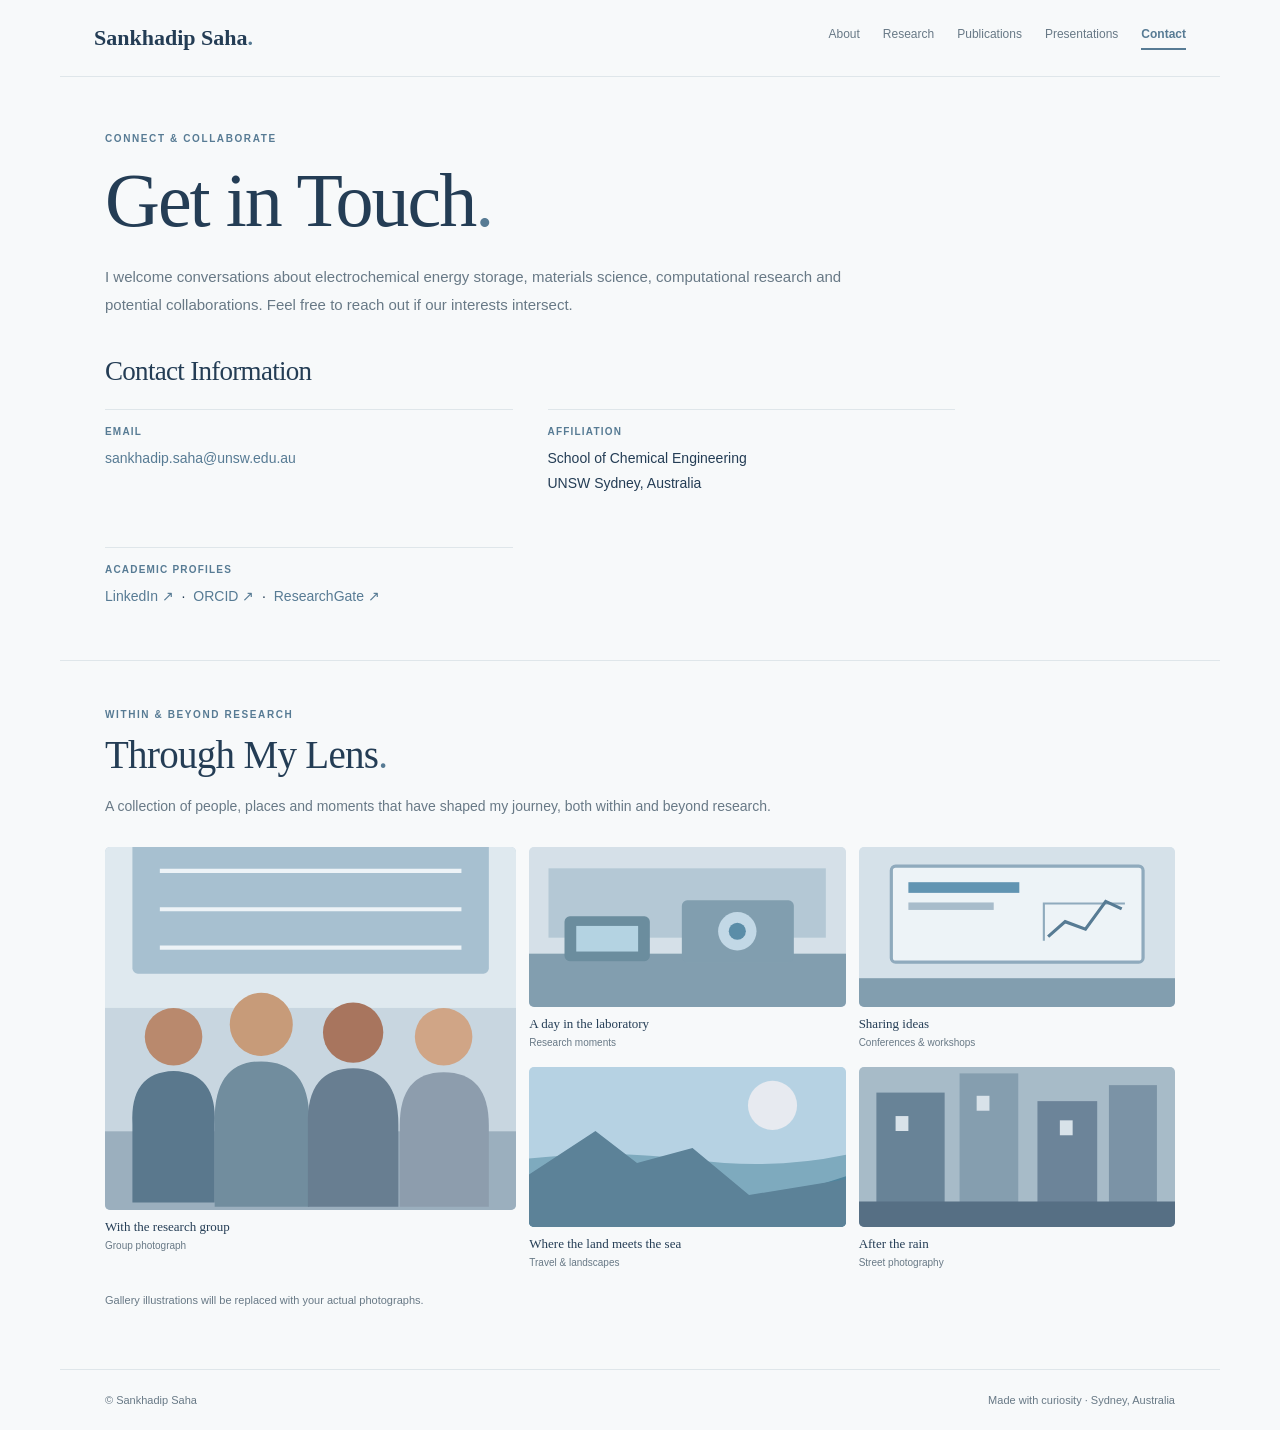
==== contact.html @ 9171c5ea "Add files via upload" ====
<!doctype html><html lang="en"><head><meta charset="utf-8"><meta name="viewport" content="width=device-width,initial-scale=1"><meta name="description" content="Sankhadip Saha — electrochemical energy storage researcher at UNSW Sydney"><title>Contact | Sankhadip Saha</title><link rel="stylesheet" href="style.css"></head><body><header class="nav"><a class="brand" href="index.html">Sankhadip Saha<span class="dot">.</span></a><nav class="links" aria-label="Main navigation"><a class="" href="index.html">About</a><a class="" href="research.html">Research</a><a class="" href="papers.html">Publications</a><a class="" href="presentations.html">Presentations</a><a class="active" href="contact.html">Contact</a></nav></header><main><div class="wrap" style="padding-bottom:35px"><div class="eyebrow">Connect &amp; collaborate</div><h1>Get in Touch<span class="dot">.</span></h1><p class="lead">I welcome conversations about electrochemical energy storage, materials science, computational research and potential collaborations. Feel free to reach out if our interests intersect.</p><h2 style="font-size:27px;margin-top:37px">Contact Information</h2><div class="contact-grid"><div class="contact-item"><div class="contact-label">EMAIL</div><div class="contact-value"><a href="mailto:sankhadip.saha@unsw.edu.au">sankhadip.saha@unsw.edu.au</a></div></div><div class="contact-item"><div class="contact-label">AFFILIATION</div><div class="contact-value">School of Chemical Engineering<br>UNSW Sydney, Australia</div></div><div class="contact-item"><div class="contact-label">ACADEMIC PROFILES</div><div class="contact-value"><a href="https://www.linkedin.com/in/sankhadip-saha/" target="_blank" rel="noopener noreferrer">LinkedIn ↗</a> &nbsp;·&nbsp; <a href="https://orcid.org/0009-0006-6393-3942" target="_blank" rel="noopener noreferrer">ORCID ↗</a> &nbsp;·&nbsp; <a href="https://www.researchgate.net/profile/Sankhadip-Saha" target="_blank" rel="noopener noreferrer">ResearchGate ↗</a></div></div></div></div><div class="section"><div class="eyebrow">Within &amp; beyond research</div><h2>Through My Lens<span class="dot">.</span></h2><p>A collection of people, places and moments that have shaped my journey, both within and beyond research.</p><div class="gallery"><div class="photo-card"><button class="photo-button" aria-label="View With the research group"><svg viewBox="0 0 300 330" preserveAspectRatio="xMidYMid slice"><rect width="300" height="330" fill="#C8D6E0"/><rect width="300" height="150" fill="#DFE9EF"/><rect x="20" y="20" width="260" height="105" rx="4" fill="#A7C0D0"/><g stroke="#EDF3F7" stroke-width="3"><path d="M40 50H260M40 78H260M40 106H260"/></g><rect y="240" width="300" height="90" fill="#9BAFBE"/><g><circle cx="50" cy="171" r="21" fill="#b9896d"/><path d="M20 235Q18 197 50 196Q82 197 80 235V292H20Z" fill="#5A788D"/><circle cx="114" cy="162" r="23" fill="#c79b79"/><path d="M80 234Q79 189 114 189Q150 189 149 234V295H80Z" fill="#718D9E"/><circle cx="181" cy="168" r="22" fill="#a8755e"/><path d="M148 235Q147 194 181 194Q214 194 214 235V295H148Z" fill="#687E91"/><circle cx="247" cy="171" r="21" fill="#d0a586"/><path d="M215 236Q215 197 247 197Q280 197 280 236V295H215Z" fill="#8D9DAD"/></g></svg></button><div class="photo-title">With the research group</div><div class="photo-type">Group photograph</div></div><div class="photo-card"><button class="photo-button" aria-label="View A day in the laboratory"><svg viewBox="0 0 300 150" preserveAspectRatio="xMidYMid slice"><rect width="300" height="150" fill="#D5E0E8"/><rect x="20" y="20" width="260" height="65" fill="#B4C8D5"/><rect y="100" width="300" height="50" fill="#829EAF"/><rect x="35" y="65" width="80" height="42" rx="5" fill="#6B8D9E"/><rect x="46" y="74" width="58" height="24" fill="#B4D3E2"/><rect x="145" y="50" width="105" height="58" rx="5" fill="#819EAF"/><circle cx="197" cy="79" r="18" fill="#C2D8E6"/><circle cx="197" cy="79" r="8" fill="#5B8DA8"/></svg></button><div class="photo-title">A day in the laboratory</div><div class="photo-type">Research moments</div></div><div class="photo-card"><button class="photo-button" aria-label="View Sharing ideas"><svg viewBox="0 0 300 150" preserveAspectRatio="xMidYMid slice"><rect width="300" height="150" fill="#D5E1E9"/><rect x="32" y="18" width="236" height="90" rx="4" fill="#EDF3F7" stroke="#8FAABD" stroke-width="3"/><rect x="48" y="33" width="104" height="10" fill="#6194B2"/><rect x="48" y="52" width="80" height="7" fill="#A8BCCB"/><path d="M175 88V53H251" stroke="#8FAABD" stroke-width="2" fill="none"/><path d="M179 84L195 70L214 77L233 51L248 58" stroke="#577B94" stroke-width="3" fill="none"/><rect y="123" width="300" height="27" fill="#829EAF"/></svg></button><div class="photo-title">Sharing ideas</div><div class="photo-type">Conferences &amp; workshops</div></div><div class="photo-card"><button class="photo-button" aria-label="View Where the land meets the sea"><svg viewBox="0 0 300 150" preserveAspectRatio="xMidYMid slice"><rect width="300" height="150" fill="#B6D2E3"/><circle cx="230" cy="36" r="23" fill="#E7EAF0"/><path d="M0 86Q80 77 155 87T300 82V150H0" fill="#7EAABE"/><path d="M0 117Q75 95 140 115T300 102V150H0" fill="#4F859E"/><path d="M0 102L64 60L103 90L155 76L208 120L300 105V150H0" fill="#5C8298"/></svg></button><div class="photo-title">Where the land meets the sea</div><div class="photo-type">Travel &amp; landscapes</div></div><div class="photo-card"><button class="photo-button" aria-label="View After the rain"><svg viewBox="0 0 300 150" preserveAspectRatio="xMidYMid slice"><rect width="300" height="150" fill="#A7BBC8"/><rect x="18" y="24" width="64" height="110" fill="#688397"/><rect x="96" y="6" width="55" height="130" fill="#859EAF"/><rect x="169" y="32" width="56" height="102" fill="#6C8499"/><rect x="236" y="17" width="45" height="117" fill="#7B93A6"/><path d="M0 126H300V150H0" fill="#566F84"/><g fill="#D8E2E9"><rect x="36" y="46" width="12" height="14"/><rect x="112" y="27" width="12" height="14"/><rect x="190" y="50" width="12" height="14"/></g></svg></button><div class="photo-title">After the rain</div><div class="photo-type">Street photography</div></div></div><p class="note">Gallery illustrations will be replaced with your actual photographs.</p></div><div class="lightbox" role="dialog" aria-modal="true" aria-label="Photo viewer"><div class="lightbox-inner"><button class="close-lightbox" aria-label="Close">×</button><div class="lightbox-image"></div><div class="lightbox-caption"></div><div class="lightbox-type"></div></div></div></main><footer class="footer"><span>© Sankhadip Saha</span><span>Made with curiosity · Sydney, Australia</span></footer><script src="script.js" defer></script></body></html>
---- style.css ----
*{box-sizing:border-box}html{scroll-behavior:smooth}body{margin:0;background:#F7F9FA;color:#243D55;font:13px Arial,sans-serif}a{color:#577B94;text-decoration:none}a:hover{text-decoration:underline}button{font:inherit;cursor:pointer}.nav{max-width:1160px;margin:auto;display:flex;align-items:center;justify-content:space-between;gap:16px;padding:25px 34px;border-bottom:1px solid #DFE6EA}.brand{font:700 22px Georgia,serif;color:#243D55;white-space:nowrap}.dot{color:#577B94}.links{display:flex;gap:23px;flex-wrap:wrap}.links a{font-size:12px;color:#687986;padding-bottom:7px}.links a.active{color:#577B94;font-weight:bold;border-bottom:2px solid #577B94}.wrap{max-width:1160px;margin:auto;padding:56px 45px}.section{border-top:1px solid #DFE6EA;max-width:1160px;margin:auto;padding:48px 45px}.eyebrow{font:700 10px Arial,sans-serif;letter-spacing:1.6px;text-transform:uppercase;color:#577B94}h1,h2,h3,h4{font-family:Georgia,serif;font-weight:400}h1{font-size:clamp(45px,6vw,76px);letter-spacing:-2px;line-height:1.08;margin:15px 0 22px}h2{font-size:clamp(28px,3.6vw,39px);letter-spacing:-.7px;margin:12px 0 17px}h3{font-size:24px;margin:12px 0}p{font-size:14px;line-height:1.85;color:#687986}.lead{font-size:15px;max-width:760px}.hero{display:grid;grid-template-columns:1.45fr .9fr;gap:40px;align-items:center}.fixed-word{font:italic 26px Georgia,serif;color:#577B94}.rotating-slot{height:46px;overflow:hidden;margin-bottom:15px}.rotating-word{font:italic 26px/1.5 Georgia,serif;color:#577B94;animation:slide .55s ease}@keyframes slide{from{opacity:0;transform:translateY(12px)}to{opacity:1;transform:none}}.actions{display:flex;gap:10px;flex-wrap:wrap;margin-top:25px}.btn{display:inline-block;border:1px solid #DFE6EA;border-radius:4px;padding:12px 17px;color:#243D55;font-size:12px}.btn.primary{background:#284D69;color:white;border-color:#284D69}.portrait{height:355px;background:linear-gradient(145deg,#dce6ed,#9db8c9);border-radius:8px 75px 8px 8px;position:relative;overflow:hidden}.portrait svg{width:100%;height:100%}.portrait-label{position:absolute;bottom:14px;left:14px;background:#ffffffc8;color:#243D55;padding:8px 11px;border-radius:3px;font-size:11px}.quote-section{padding:30px 45px 35px;border-top:1px solid #DFE6EA;background:#F3F6F8}.quote-inner{max-width:720px;margin:auto;text-align:center}.quote-mark{font:48px/.85 Georgia,serif;color:#577B94}.quote-text{font:italic 21px/1.6 Georgia,serif;color:#243D55;margin:5px 0 12px}.quote-by{font-size:11px;color:#687986}.quote-rule{height:2px;width:40px;background:#577B94;margin:0 auto 14px}.journey{display:grid;grid-template-columns:repeat(3,minmax(0,1fr));gap:15px;margin-top:25px}.jcard,.ecard{display:block;text-align:left;border:1px solid #DFE6EA;border-radius:6px;padding:23px;background:#F7F9FA;color:#243D55;transition:border-color .2s,transform .2s;min-width:0;width:100%}.jcard:hover,.ecard:hover{border-color:#577B94;transform:translateY(-3px)}.jcard[aria-expanded=true],.ecard[aria-expanded=true]{border-color:#577B94}.year{font-size:11px;font-weight:700;color:#577B94}.school{font:22px Georgia,serif;margin:13px 0 8px}.degree{font-size:12px;color:#687986;line-height:1.65}.more{display:none;border-top:1px solid #DFE6EA;margin-top:14px;padding-top:13px;font-size:12px;line-height:1.85;color:#687986}.jcard[aria-expanded=true]>.more,.ecard[aria-expanded=true]>.more{display:block}.experience-group{padding:26px 0 30px;border-top:1px solid #DFE6EA}.experience-head{display:flex;justify-content:space-between;align-items:baseline;gap:10px;margin-bottom:18px}.experience-head h3{margin:0}.count{font-size:11px;color:#687986}.ecards{display:grid;grid-template-columns:repeat(2,minmax(0,1fr));gap:15px}.ecard-logo{height:67px;display:flex;align-items:center;margin-bottom:14px}.logo-word{font:700 23px Georgia,serif;color:#577B94}.role{font-size:12px;line-height:1.6;font-weight:700;color:#577B94}.location{font-size:11px;color:#687986;margin-top:5px}.hint{font-size:11px;color:#577B94;margin-top:15px}.chips{display:flex;flex-wrap:wrap;gap:8px;margin-top:24px}.chip{border:1px solid #DFE6EA;border-radius:20px;padding:8px 12px;font-size:11px;color:#577B94}.research-unit{padding:38px 0;border-top:1px solid #DFE6EA}.research-grid{display:grid;grid-template-columns:1.15fr 1fr;gap:30px;align-items:center}.research-number{font-size:11px;font-weight:700;letter-spacing:1px;color:#577B94}.research-visual{height:240px;border:1px solid #DFE6EA;border-radius:6px;background:#EDF2F5;overflow:hidden}.research-visual svg{width:100%;height:100%}.keywords{font-size:12px;color:#577B94;line-height:1.8;margin:13px 0}.expand{border:0;background:none;color:#577B94;font-size:12px;font-weight:700;padding:9px 0}.studies{display:none;border-top:1px dashed #DFE6EA;margin-top:20px;padding-top:10px}.studies.open{display:block}.study{display:grid;grid-template-columns:1.2fr .75fr;gap:22px;padding:20px 0;border-bottom:1px solid #DFE6EA}.study h4{font-size:21px;margin:0 0 8px}.study p{font-size:13px;margin:0 0 9px}.study-figure{min-height:130px;background:#EDF2F5;border-radius:5px;display:flex;align-items:center;justify-content:center}.study-figure svg{width:90%;max-height:145px}.year-heading{font:30px Georgia,serif;border-bottom:1px solid #DFE6EA;padding:24px 0 14px;margin:0 0 20px}.switch-row{display:flex;justify-content:space-between;align-items:center;gap:12px;margin:24px 0 10px}.switch button{border:1px solid #DFE6EA;background:transparent;color:#687986;padding:8px 14px;font-size:11px;border-radius:3px}.switch button.active{background:#284D69;border-color:#284D69;color:white}.paper-grid{display:grid;grid-template-columns:repeat(2,minmax(0,1fr));gap:27px}.paper-card{min-width:0;padding-bottom:20px}.paper-image{height:170px;background:#EDF2F5;border:1px solid #DFE6EA;border-radius:5px;overflow:hidden}.paper-image svg{width:100%;height:100%}.paper-meta{font-size:10px;letter-spacing:.7px;font-weight:700;color:#577B94;margin-top:16px}.paper-title{font:21px/1.35 Georgia,serif;margin:10px 0}.authors{font-size:12px;color:#687986;line-height:1.7}.paper-actions{display:flex;gap:16px;flex-wrap:wrap;margin-top:14px}.paper-actions button{border:0;background:none;color:#577B94;font-size:11px;font-weight:700;padding:0}.paper-actions a{font-size:11px;font-weight:700}.abstract{display:none;margin-top:15px;padding:14px;border-left:2px solid #577B94;background:#EDF2F5;font-size:12px;line-height:1.8;color:#687986}.abstract.open{display:block}.paper-grid.list{grid-template-columns:1fr}.paper-grid.list .paper-card{display:grid;grid-template-columns:220px 1fr;gap:22px;border-bottom:1px solid #DFE6EA}.present-grid{display:grid;grid-template-columns:repeat(3,minmax(0,1fr));gap:30px 24px;margin-top:25px}.presentation{border-top:1px solid #DFE6EA;padding-top:18px;transition:transform .2s}.presentation:hover{transform:translateY(-3px)}.presentation .type{font-size:10px;color:#687986;text-transform:uppercase;letter-spacing:1px}.presentation .ptitle{font:20px/1.4 Georgia,serif;color:#577B94;margin:12px 0}.presentation .details{font-size:12px;line-height:1.9;color:#687986}.contact-grid{display:grid;grid-template-columns:1fr 1fr;gap:35px;max-width:850px;margin-top:22px}.contact-item{border-top:1px solid #DFE6EA;padding:16px 0}.contact-label{font-size:10px;font-weight:700;letter-spacing:1.2px;color:#577B94;margin-bottom:9px}.contact-value{font-size:14px;line-height:1.8}.gallery{display:grid;grid-template-columns:1.3fr 1fr 1fr;gap:19px 13px;margin-top:27px}.photo-card:first-child{grid-row:span 2}.photo-button{display:block;width:100%;padding:0;border:0;border-radius:5px;overflow:hidden;background:#EDF2F5}.photo-button svg{display:block;width:100%;height:160px;transition:transform .3s}.photo-card:first-child .photo-button svg{height:363px}.photo-button:hover svg{transform:scale(1.04)}.photo-title{font:13px Georgia,serif;margin-top:9px}.photo-type{font-size:10px;color:#687986;margin-top:5px}.lightbox{display:none;position:fixed;inset:0;background:#101d2bef;z-index:1000;align-items:center;justify-content:center;padding:28px}.lightbox.open{display:flex}.lightbox-inner{width:min(730px,100%);position:relative;text-align:center;color:white}.lightbox-inner svg{width:100%;height:auto;max-height:65vh;border-radius:6px}.close-lightbox{position:absolute;top:-38px;right:0;background:none;border:0;color:white;font-size:28px}.lightbox-caption{font:17px Georgia,serif;margin-top:13px}.lightbox-type{font-size:11px;color:#c3d1dc;margin-top:6px}.footer{max-width:1160px;margin:auto;padding:24px 45px;border-top:1px solid #DFE6EA;display:flex;justify-content:space-between;gap:10px;font-size:11px;color:#687986}.note{font-size:11px;color:#687986;margin-top:22px}@media(max-width:760px){.nav{padding:18px;flex-direction:column;align-items:flex-start;gap:12px}.links{gap:14px}.links a{font-size:11px}.wrap,.section{padding:34px 22px}.hero,.research-grid{grid-template-columns:1fr}.portrait{height:280px;max-width:370px}.journey{grid-template-columns:1fr}.present-grid{grid-template-columns:repeat(2,minmax(0,1fr))}.quote-section{padding:28px 22px}}@media(max-width:520px){.ecards,.contact-grid,.paper-grid,.study{grid-template-columns:1fr}.paper-grid.list .paper-card{grid-template-columns:1fr}.present-grid{grid-template-columns:1fr}.gallery{grid-template-columns:1fr 1fr}.photo-card:first-child{grid-column:span 2;grid-row:auto}.photo-card:first-child .photo-button svg{height:240px}.footer{padding:20px 22px;flex-direction:column}}
/* Institution logos on About page: preserve original card layout and expansion. */
.ecard-logo .institution-logo{max-height:64px;max-width:190px;width:auto;height:auto;object-fit:contain;object-position:left center;display:block}
.ecard-logo .institution-logo[hidden],.ecard-logo .logo-fallback[hidden]{display:none!important}
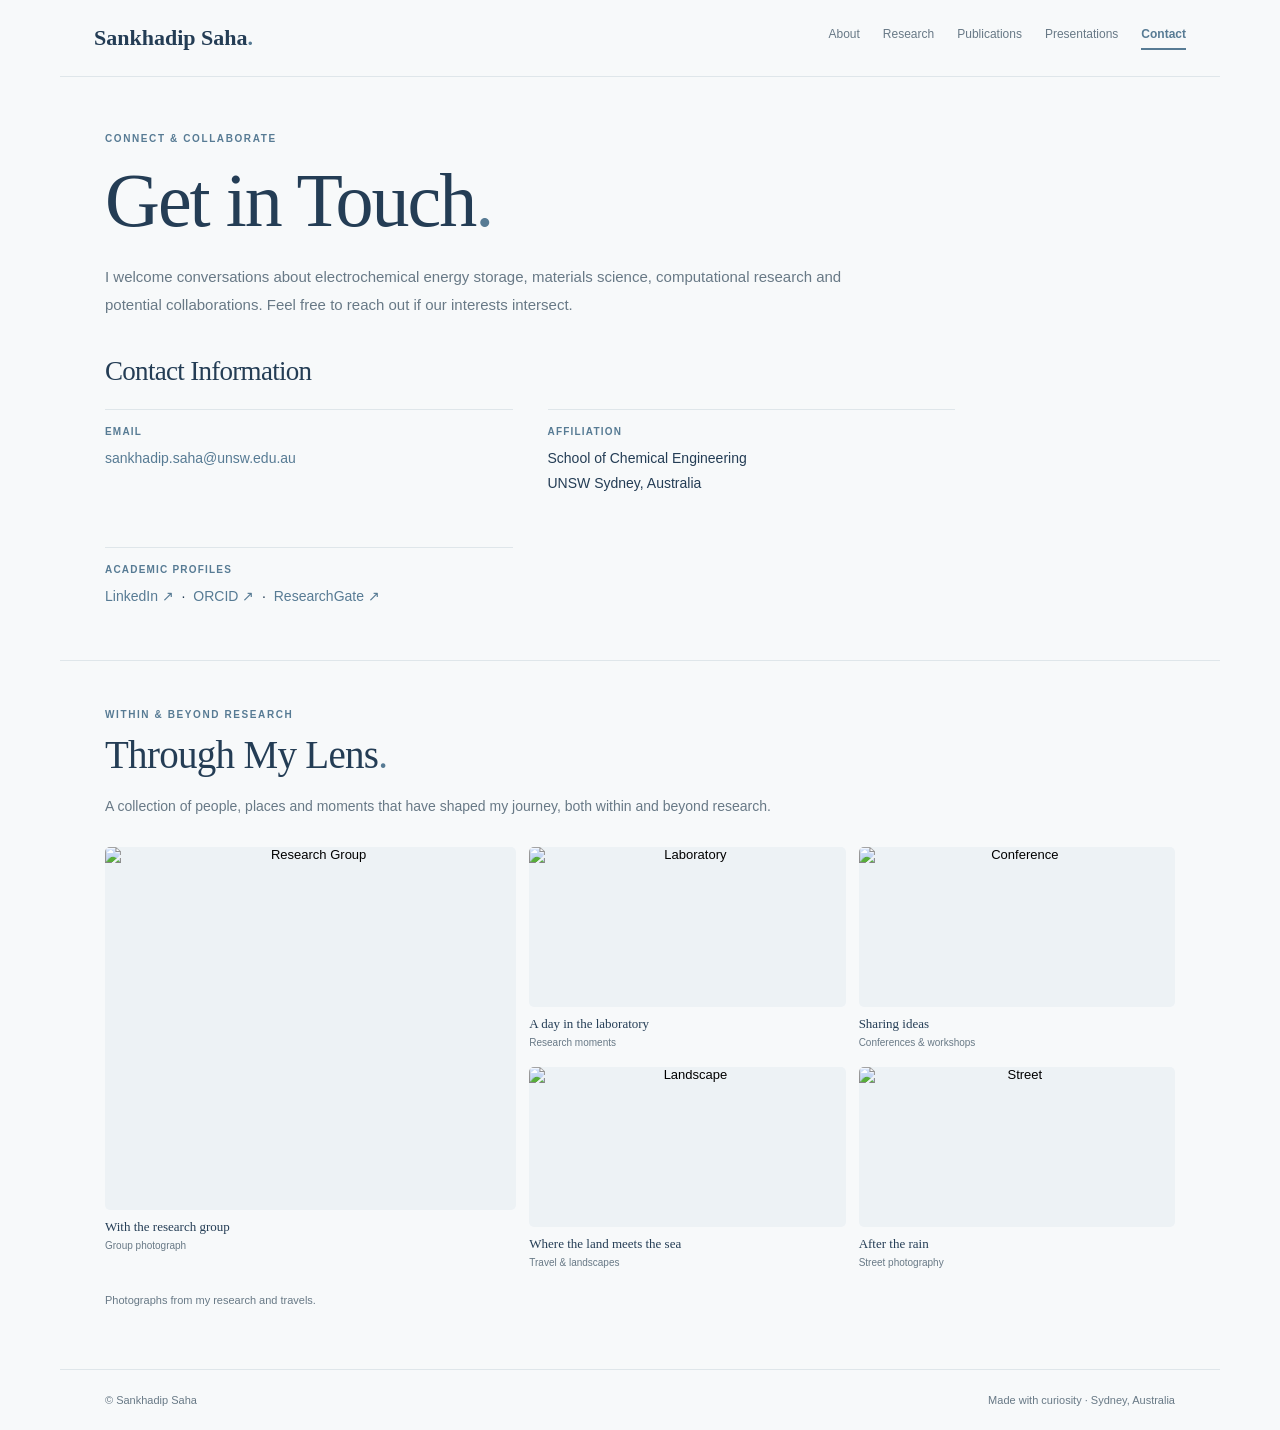
==== commit 69e91afd: "Add files via upload" ====
--- a/contact.html
+++ b/contact.html
@@ -1 +1 @@
-<!doctype html><html lang="en"><head><meta charset="utf-8"><meta name="viewport" content="width=device-width,initial-scale=1"><meta name="description" content="Sankhadip Saha — electrochemical energy storage researcher at UNSW Sydney"><title>Contact | Sankhadip Saha</title><link rel="stylesheet" href="style.css"></head><body><header class="nav"><a class="brand" href="index.html">Sankhadip Saha<span class="dot">.</span></a><nav class="links" aria-label="Main navigation"><a class="" href="index.html">About</a><a class="" href="research.html">Research</a><a class="" href="papers.html">Publications</a><a class="" href="presentations.html">Presentations</a><a class="active" href="contact.html">Contact</a></nav></header><main><div class="wrap" style="padding-bottom:35px"><div class="eyebrow">Connect &amp; collaborate</div><h1>Get in Touch<span class="dot">.</span></h1><p class="lead">I welcome conversations about electrochemical energy storage, materials science, computational research and potential collaborations. Feel free to reach out if our interests intersect.</p><h2 style="font-size:27px;margin-top:37px">Contact Information</h2><div class="contact-grid"><div class="contact-item"><div class="contact-label">EMAIL</div><div class="contact-value"><a href="mailto:sankhadip.saha@unsw.edu.au">sankhadip.saha@unsw.edu.au</a></div></div><div class="contact-item"><div class="contact-label">AFFILIATION</div><div class="contact-value">School of Chemical Engineering<br>UNSW Sydney, Australia</div></div><div class="contact-item"><div class="contact-label">ACADEMIC PROFILES</div><div class="contact-value"><a href="https://www.linkedin.com/in/sankhadip-saha/" target="_blank" rel="noopener noreferrer">LinkedIn ↗</a> &nbsp;·&nbsp; <a href="https://orcid.org/0009-0006-6393-3942" target="_blank" rel="noopener noreferrer">ORCID ↗</a> &nbsp;·&nbsp; <a href="https://www.researchgate.net/profile/Sankhadip-Saha" target="_blank" rel="noopener noreferrer">ResearchGate ↗</a></div></div></div></div><div class="section"><div class="eyebrow">Within &amp; beyond research</div><h2>Through My Lens<span class="dot">.</span></h2><p>A collection of people, places and moments that have shaped my journey, both within and beyond research.</p><div class="gallery"><div class="photo-card"><button class="photo-button" aria-label="View With the research group"><svg viewBox="0 0 300 330" preserveAspectRatio="xMidYMid slice"><rect width="300" height="330" fill="#C8D6E0"/><rect width="300" height="150" fill="#DFE9EF"/><rect x="20" y="20" width="260" height="105" rx="4" fill="#A7C0D0"/><g stroke="#EDF3F7" stroke-width="3"><path d="M40 50H260M40 78H260M40 106H260"/></g><rect y="240" width="300" height="90" fill="#9BAFBE"/><g><circle cx="50" cy="171" r="21" fill="#b9896d"/><path d="M20 235Q18 197 50 196Q82 197 80 235V292H20Z" fill="#5A788D"/><circle cx="114" cy="162" r="23" fill="#c79b79"/><path d="M80 234Q79 189 114 189Q150 189 149 234V295H80Z" fill="#718D9E"/><circle cx="181" cy="168" r="22" fill="#a8755e"/><path d="M148 235Q147 194 181 194Q214 194 214 235V295H148Z" fill="#687E91"/><circle cx="247" cy="171" r="21" fill="#d0a586"/><path d="M215 236Q215 197 247 197Q280 197 280 236V295H215Z" fill="#8D9DAD"/></g></svg></button><div class="photo-title">With the research group</div><div class="photo-type">Group photograph</div></div><div class="photo-card"><button class="photo-button" aria-label="View A day in the laboratory"><svg viewBox="0 0 300 150" preserveAspectRatio="xMidYMid slice"><rect width="300" height="150" fill="#D5E0E8"/><rect x="20" y="20" width="260" height="65" fill="#B4C8D5"/><rect y="100" width="300" height="50" fill="#829EAF"/><rect x="35" y="65" width="80" height="42" rx="5" fill="#6B8D9E"/><rect x="46" y="74" width="58" height="24" fill="#B4D3E2"/><rect x="145" y="50" width="105" height="58" rx="5" fill="#819EAF"/><circle cx="197" cy="79" r="18" fill="#C2D8E6"/><circle cx="197" cy="79" r="8" fill="#5B8DA8"/></svg></button><div class="photo-title">A day in the laboratory</div><div class="photo-type">Research moments</div></div><div class="photo-card"><button class="photo-button" aria-label="View Sharing ideas"><svg viewBox="0 0 300 150" preserveAspectRatio="xMidYMid slice"><rect width="300" height="150" fill="#D5E1E9"/><rect x="32" y="18" width="236" height="90" rx="4" fill="#EDF3F7" stroke="#8FAABD" stroke-width="3"/><rect x="48" y="33" width="104" height="10" fill="#6194B2"/><rect x="48" y="52" width="80" height="7" fill="#A8BCCB"/><path d="M175 88V53H251" stroke="#8FAABD" stroke-width="2" fill="none"/><path d="M179 84L195 70L214 77L233 51L248 58" stroke="#577B94" stroke-width="3" fill="none"/><rect y="123" width="300" height="27" fill="#829EAF"/></svg></button><div class="photo-title">Sharing ideas</div><div class="photo-type">Conferences &amp; workshops</div></div><div class="photo-card"><button class="photo-button" aria-label="View Where the land meets the sea"><svg viewBox="0 0 300 150" preserveAspectRatio="xMidYMid slice"><rect width="300" height="150" fill="#B6D2E3"/><circle cx="230" cy="36" r="23" fill="#E7EAF0"/><path d="M0 86Q80 77 155 87T300 82V150H0" fill="#7EAABE"/><path d="M0 117Q75 95 140 115T300 102V150H0" fill="#4F859E"/><path d="M0 102L64 60L103 90L155 76L208 120L300 105V150H0" fill="#5C8298"/></svg></button><div class="photo-title">Where the land meets the sea</div><div class="photo-type">Travel &amp; landscapes</div></div><div class="photo-card"><button class="photo-button" aria-label="View After the rain"><svg viewBox="0 0 300 150" preserveAspectRatio="xMidYMid slice"><rect width="300" height="150" fill="#A7BBC8"/><rect x="18" y="24" width="64" height="110" fill="#688397"/><rect x="96" y="6" width="55" height="130" fill="#859EAF"/><rect x="169" y="32" width="56" height="102" fill="#6C8499"/><rect x="236" y="17" width="45" height="117" fill="#7B93A6"/><path d="M0 126H300V150H0" fill="#566F84"/><g fill="#D8E2E9"><rect x="36" y="46" width="12" height="14"/><rect x="112" y="27" width="12" height="14"/><rect x="190" y="50" width="12" height="14"/></g></svg></button><div class="photo-title">After the rain</div><div class="photo-type">Street photography</div></div></div><p class="note">Gallery illustrations will be replaced with your actual photographs.</p></div><div class="lightbox" role="dialog" aria-modal="true" aria-label="Photo viewer"><div class="lightbox-inner"><button class="close-lightbox" aria-label="Close">×</button><div class="lightbox-image"></div><div class="lightbox-caption"></div><div class="lightbox-type"></div></div></div></main><footer class="footer"><span>© Sankhadip Saha</span><span>Made with curiosity · Sydney, Australia</span></footer><script src="script.js" defer></script></body></html>+<!doctype html><html lang="en"><head><meta charset="utf-8"><meta name="viewport" content="width=device-width,initial-scale=1"><meta name="description" content="Sankhadip Saha — electrochemical energy storage researcher at UNSW Sydney"><title>Contact | Sankhadip Saha</title><link rel="stylesheet" href="style.css"></head><body><header class="nav"><a class="brand" href="index.html">Sankhadip Saha<span class="dot">.</span></a><nav class="links" aria-label="Main navigation"><a class="" href="index.html">About</a><a class="" href="research.html">Research</a><a class="" href="papers.html">Publications</a><a class="" href="presentations.html">Presentations</a><a class="active" href="contact.html">Contact</a></nav></header><main><div class="wrap" style="padding-bottom:35px"><div class="eyebrow">Connect &amp; collaborate</div><h1>Get in Touch<span class="dot">.</span></h1><p class="lead">I welcome conversations about electrochemical energy storage, materials science, computational research and potential collaborations. Feel free to reach out if our interests intersect.</p><h2 style="font-size:27px;margin-top:37px">Contact Information</h2><div class="contact-grid"><div class="contact-item"><div class="contact-label">EMAIL</div><div class="contact-value"><a href="mailto:sankhadip.saha@unsw.edu.au">sankhadip.saha@unsw.edu.au</a></div></div><div class="contact-item"><div class="contact-label">AFFILIATION</div><div class="contact-value">School of Chemical Engineering<br>UNSW Sydney, Australia</div></div><div class="contact-item"><div class="contact-label">ACADEMIC PROFILES</div><div class="contact-value"><a href="https://www.linkedin.com/in/sankhadip-saha/" target="_blank" rel="noopener noreferrer">LinkedIn ↗</a> &nbsp;·&nbsp; <a href="https://orcid.org/0009-0006-6393-3942" target="_blank" rel="noopener noreferrer">ORCID ↗</a> &nbsp;·&nbsp; <a href="https://www.researchgate.net/profile/Sankhadip-Saha" target="_blank" rel="noopener noreferrer">ResearchGate ↗</a></div></div></div></div><div class="section"><div class="eyebrow">Within &amp; beyond research</div><h2>Through My Lens<span class="dot">.</span></h2><p>A collection of people, places and moments that have shaped my journey, both within and beyond research.</p><div class="gallery"><div class="photo-card"><button class="photo-button" aria-label="View With the research group"><img src="assets/research-group.jpg" alt="Research Group" loading="lazy"></button><div class="photo-title">With the research group</div><div class="photo-type">Group photograph</div></div><div class="photo-card"><button class="photo-button" aria-label="View A day in the laboratory"><img src="assets/laboratory.jpg" alt="Laboratory" loading="lazy"></button><div class="photo-title">A day in the laboratory</div><div class="photo-type">Research moments</div></div><div class="photo-card"><button class="photo-button" aria-label="View Sharing ideas"><img src="assets/conference.jpg" alt="Conference" loading="lazy"></button><div class="photo-title">Sharing ideas</div><div class="photo-type">Conferences &amp; workshops</div></div><div class="photo-card"><button class="photo-button" aria-label="View Where the land meets the sea"><img src="assets/landscape.jpg" alt="Landscape" loading="lazy"></button><div class="photo-title">Where the land meets the sea</div><div class="photo-type">Travel &amp; landscapes</div></div><div class="photo-card"><button class="photo-button" aria-label="View After the rain"><img src="assets/street.jpg" alt="Street" loading="lazy"></button><div class="photo-title">After the rain</div><div class="photo-type">Street photography</div></div></div><p class="note">Photographs from my research and travels.</p></div><div class="lightbox" role="dialog" aria-modal="true" aria-label="Photo viewer"><div class="lightbox-inner"><button class="close-lightbox" aria-label="Close">×</button><div class="lightbox-image"></div><div class="lightbox-caption"></div><div class="lightbox-type"></div></div></div></main><footer class="footer"><span>© Sankhadip Saha</span><span>Made with curiosity · Sydney, Australia</span></footer><script src="script.js" defer></script></body></html>
--- a/style.css
+++ b/style.css
@@ -2,3 +2,8 @@
 /* Institution logos on About page: preserve original card layout and expansion. */
 .ecard-logo .institution-logo{max-height:64px;max-width:190px;width:auto;height:auto;object-fit:contain;object-position:left center;display:block}
 .ecard-logo .institution-logo[hidden],.ecard-logo .logo-fallback[hidden]{display:none!important}
+
+.portrait .profile-photo{width:100%;height:100%;object-fit:cover;display:block}
+
+/* Contact gallery photographs */
+.photo-button img{display:block;width:100%;height:160px;object-fit:cover;transition:transform .3s}.photo-card:first-child .photo-button img{height:363px}.photo-button:hover img{transform:scale(1.04)}.lightbox-inner img{display:block;max-width:100%;max-height:75vh;width:auto;height:auto;object-fit:contain;margin:0 auto}
